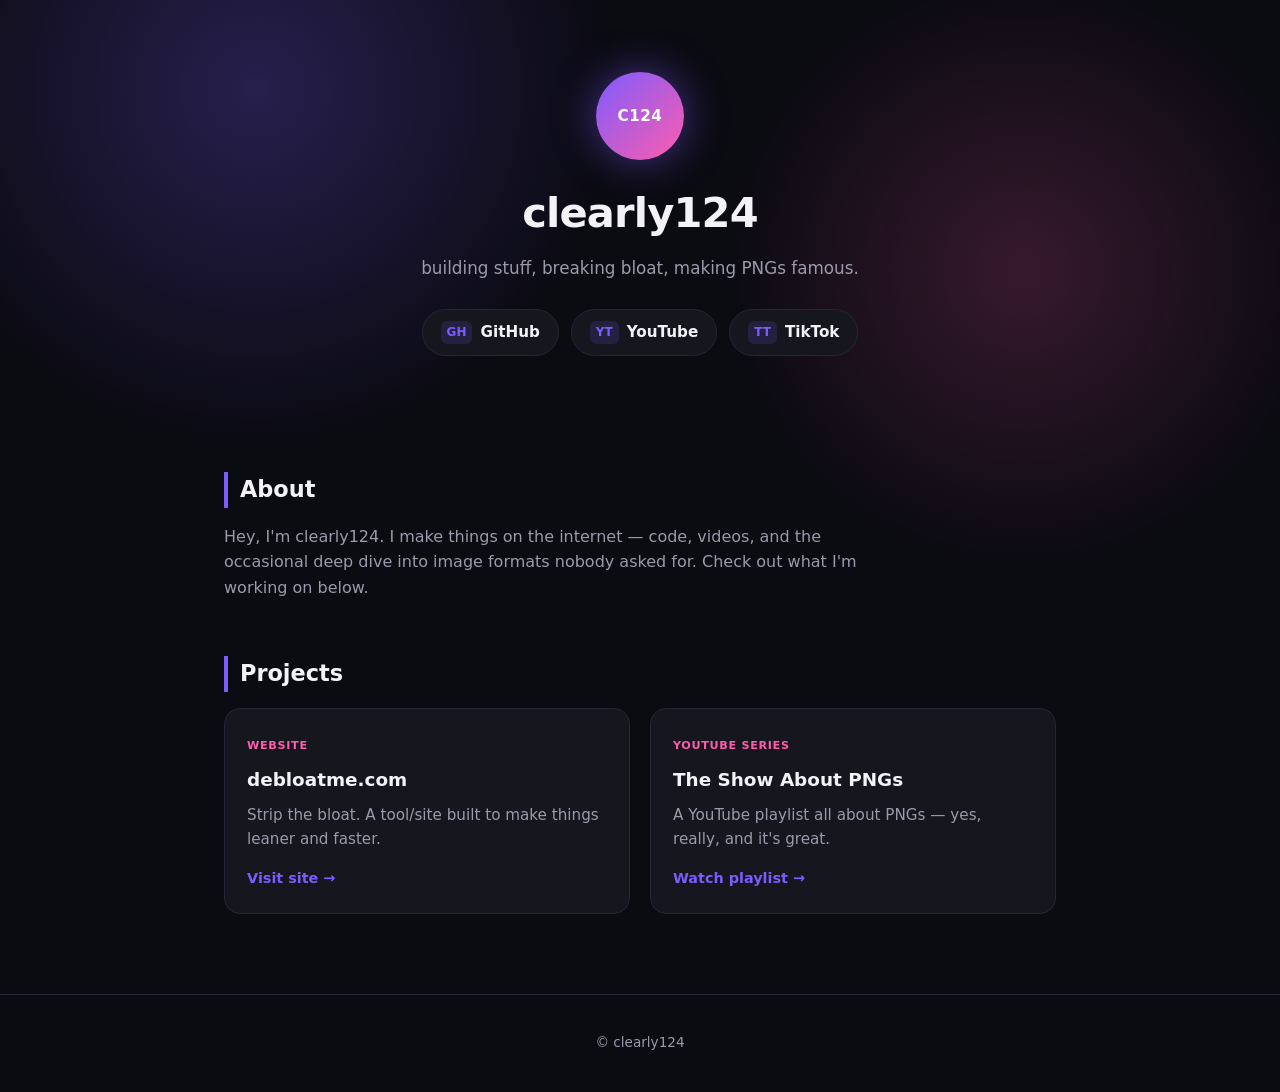
==== index.html @ 1690bc2b "Add personal site with about, socials, and projects sections Includes GitHub/YouTube/TikTok links an" ====
<!DOCTYPE html>
<html lang="en">
<head>
  <meta charset="UTF-8" />
  <meta name="viewport" content="width=device-width, initial-scale=1.0" />
  <title>clearly124</title>
  <meta name="description" content="Personal site for clearly124 — projects, videos, and links." />
  <link rel="stylesheet" href="style.css" />
</head>
<body>
  <div class="bg-glow"></div>

  <header class="hero">
    <div class="avatar">C124</div>
    <h1>clearly124</h1>
    <p class="tagline">building stuff, breaking bloat, making PNGs famous.</p>

    <div class="socials">
      <a href="https://github.com/clrealy" target="_blank" rel="noopener noreferrer" class="social-btn">
        <span class="icon">GH</span> GitHub
      </a>
      <a href="https://youtube.com/@clearlyonetwofore" target="_blank" rel="noopener noreferrer" class="social-btn">
        <span class="icon">YT</span> YouTube
      </a>
      <a href="https://www.tiktok.com/@clearly124" target="_blank" rel="noopener noreferrer" class="social-btn">
        <span class="icon">TT</span> TikTok
      </a>
    </div>
  </header>

  <main>
    <section class="about">
      <h2>About</h2>
      <p>
        Hey, I'm clearly124. I make things on the internet — code, videos, and
        the occasional deep dive into image formats nobody asked for. Check
        out what I'm working on below.
      </p>
    </section>

    <section class="projects">
      <h2>Projects</h2>
      <div class="project-grid">

        <a class="project-card" href="https://debloatme.com" target="_blank" rel="noopener noreferrer">
          <div class="project-tag">Website</div>
          <h3>debloatme.com</h3>
          <p>Strip the bloat. A tool/site built to make things leaner and faster.</p>
          <span class="project-link">Visit site →</span>
        </a>

        <a class="project-card" href="https://youtube.com/playlist?list=PLHiqj4oVoZuK52LWVIIPzVK0yTLEDpRQ4&si=SPDh-VhxOBo0cJxg" target="_blank" rel="noopener noreferrer">
          <div class="project-tag">YouTube Series</div>
          <h3>The Show About PNGs</h3>
          <p>A YouTube playlist all about PNGs — yes, really, and it's great.</p>
          <span class="project-link">Watch playlist →</span>
        </a>

      </div>
    </section>
  </main>

  <footer>
    <p>&copy; <span id="year"></span> clearly124</p>
  </footer>

  <script src="script.js"></script>
</body>
</html>
---- style.css ----
:root {
  --bg: #0b0b12;
  --bg-2: #12121c;
  --card: #16161f;
  --text: #f2f2f7;
  --muted: #9a9aab;
  --accent: #7c5cff;
  --accent-2: #ff5cad;
  --border: #26263a;
}

* {
  box-sizing: border-box;
}

html, body {
  margin: 0;
  padding: 0;
}

body {
  background: var(--bg);
  color: var(--text);
  font-family: "Segoe UI", system-ui, -apple-system, Roboto, Helvetica, Arial, sans-serif;
  line-height: 1.6;
  min-height: 100vh;
  position: relative;
  overflow-x: hidden;
}

.bg-glow {
  position: fixed;
  inset: 0;
  z-index: -1;
  background:
    radial-gradient(600px circle at 20% 10%, rgba(124, 92, 255, 0.25), transparent 60%),
    radial-gradient(500px circle at 80% 30%, rgba(255, 92, 173, 0.18), transparent 60%);
}

header.hero {
  text-align: center;
  padding: 72px 20px 40px;
}

.avatar {
  width: 88px;
  height: 88px;
  margin: 0 auto 20px;
  border-radius: 50%;
  display: flex;
  align-items: center;
  justify-content: center;
  font-weight: 700;
  font-size: 0.95rem;
  letter-spacing: 0.5px;
  background: linear-gradient(135deg, var(--accent), var(--accent-2));
  color: white;
  box-shadow: 0 0 40px rgba(124, 92, 255, 0.5);
}

header.hero h1 {
  font-size: 2.6rem;
  margin: 0 0 8px;
  letter-spacing: -0.02em;
}

.tagline {
  color: var(--muted);
  font-size: 1.05rem;
  margin: 0 0 28px;
}

.socials {
  display: flex;
  justify-content: center;
  gap: 12px;
  flex-wrap: wrap;
}

.social-btn {
  display: inline-flex;
  align-items: center;
  gap: 8px;
  padding: 10px 18px;
  border-radius: 999px;
  background: var(--card);
  border: 1px solid var(--border);
  color: var(--text);
  text-decoration: none;
  font-weight: 600;
  font-size: 0.95rem;
  transition: transform 0.15s ease, border-color 0.15s ease, background 0.15s ease;
}

.social-btn:hover {
  transform: translateY(-2px);
  border-color: var(--accent);
  background: var(--bg-2);
}

.social-btn .icon {
  font-size: 0.75rem;
  font-weight: 800;
  color: var(--accent);
  background: rgba(124, 92, 255, 0.15);
  padding: 2px 6px;
  border-radius: 6px;
}

main {
  max-width: 880px;
  margin: 0 auto;
  padding: 20px 24px 80px;
}

section {
  margin-top: 56px;
}

section h2 {
  font-size: 1.4rem;
  margin-bottom: 16px;
  border-left: 4px solid var(--accent);
  padding-left: 12px;
}

.about p {
  color: var(--muted);
  max-width: 640px;
}

.project-grid {
  display: grid;
  grid-template-columns: repeat(auto-fit, minmax(260px, 1fr));
  gap: 20px;
}

.project-card {
  display: block;
  background: var(--card);
  border: 1px solid var(--border);
  border-radius: 16px;
  padding: 22px;
  text-decoration: none;
  color: var(--text);
  transition: transform 0.15s ease, border-color 0.15s ease, box-shadow 0.15s ease;
}

.project-card:hover {
  transform: translateY(-4px);
  border-color: var(--accent);
  box-shadow: 0 12px 32px rgba(124, 92, 255, 0.15);
}

.project-tag {
  display: inline-block;
  font-size: 0.7rem;
  font-weight: 700;
  letter-spacing: 0.06em;
  text-transform: uppercase;
  color: var(--accent-2);
  margin-bottom: 10px;
}

.project-card h3 {
  margin: 0 0 8px;
  font-size: 1.15rem;
}

.project-card p {
  margin: 0 0 14px;
  color: var(--muted);
  font-size: 0.95rem;
}

.project-link {
  font-weight: 600;
  font-size: 0.9rem;
  color: var(--accent);
}

footer {
  text-align: center;
  padding: 24px;
  color: var(--muted);
  font-size: 0.85rem;
  border-top: 1px solid var(--border);
}

@media (max-width: 480px) {
  header.hero h1 {
    font-size: 2.1rem;
  }
}
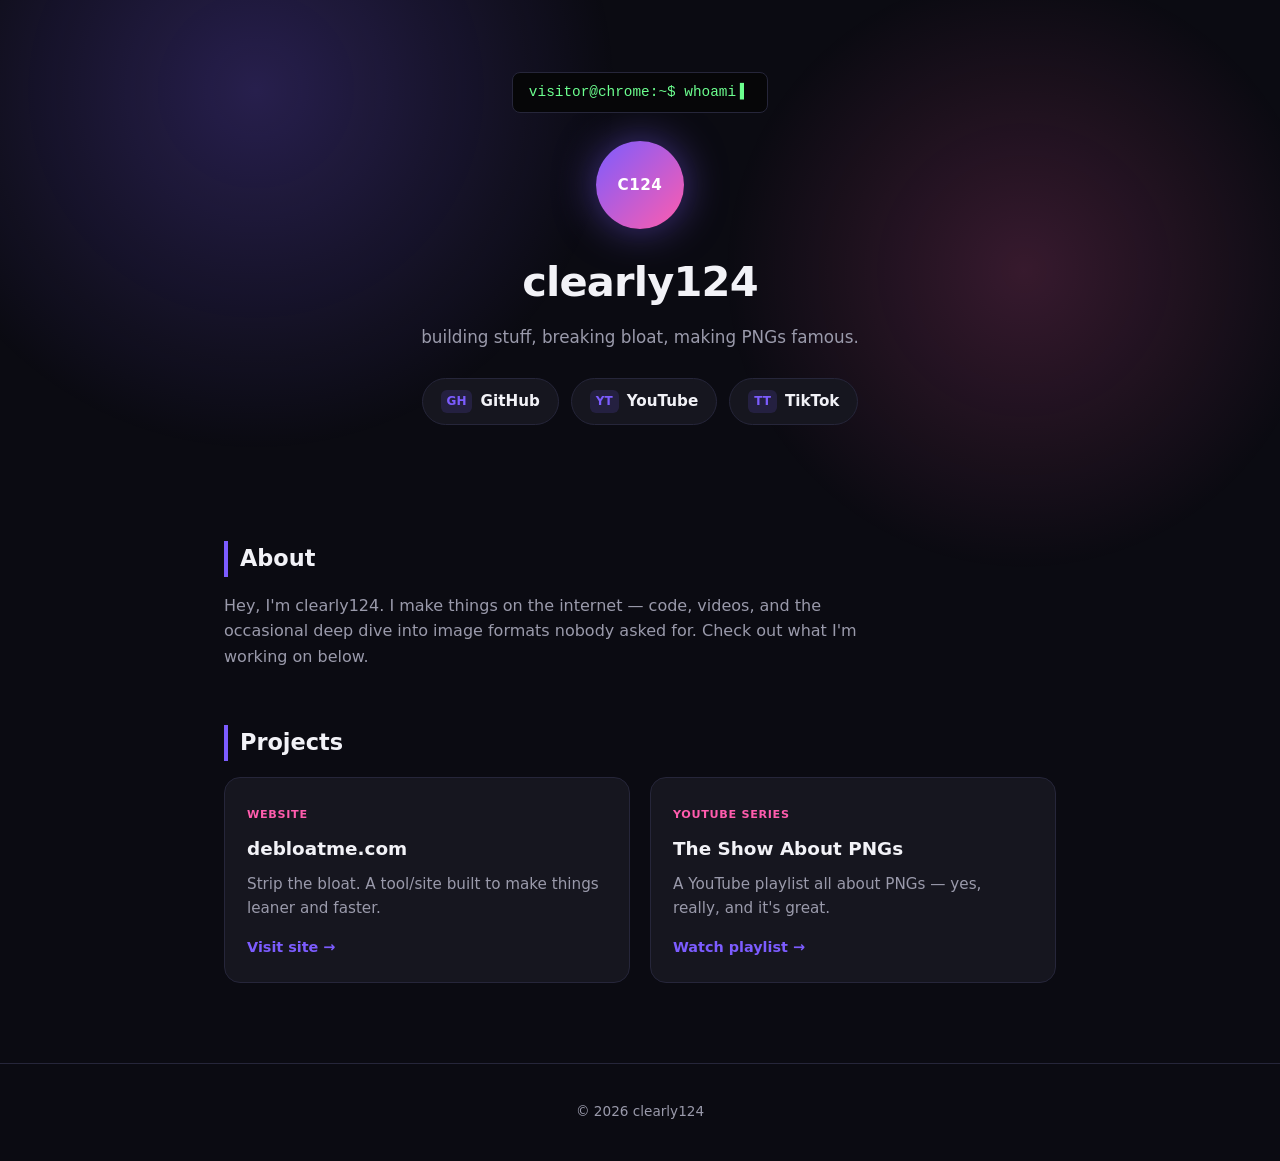
==== commit 64962852: "Add terminal-style whoami line above header Detects the visitor's browser and types out visitor@<bro" ====
--- a/index.html
+++ b/index.html
@@ -11,6 +11,9 @@
   <div class="bg-glow"></div>
 
   <header class="hero">
+    <div class="terminal-line">
+      <span id="whoami-line"></span><span class="cursor">▍</span>
+    </div>
     <div class="avatar">C124</div>
     <h1>clearly124</h1>
     <p class="tagline">building stuff, breaking bloat, making PNGs famous.</p>
--- a/style.css
+++ b/style.css
@@ -40,6 +40,30 @@
 header.hero {
   text-align: center;
   padding: 72px 20px 40px;
+}
+
+.terminal-line {
+  display: inline-flex;
+  align-items: center;
+  gap: 4px;
+  margin: 0 auto 28px;
+  padding: 8px 16px;
+  border-radius: 8px;
+  background: #060608;
+  border: 1px solid var(--border);
+  color: #6cff8f;
+  font-family: "Fira Code", "Consolas", monospace;
+  font-size: 0.9rem;
+  min-height: 1.4em;
+}
+
+.terminal-line .cursor {
+  color: #6cff8f;
+  animation: blink 1s step-end infinite;
+}
+
+@keyframes blink {
+  50% { opacity: 0; }
 }
 
 .avatar {
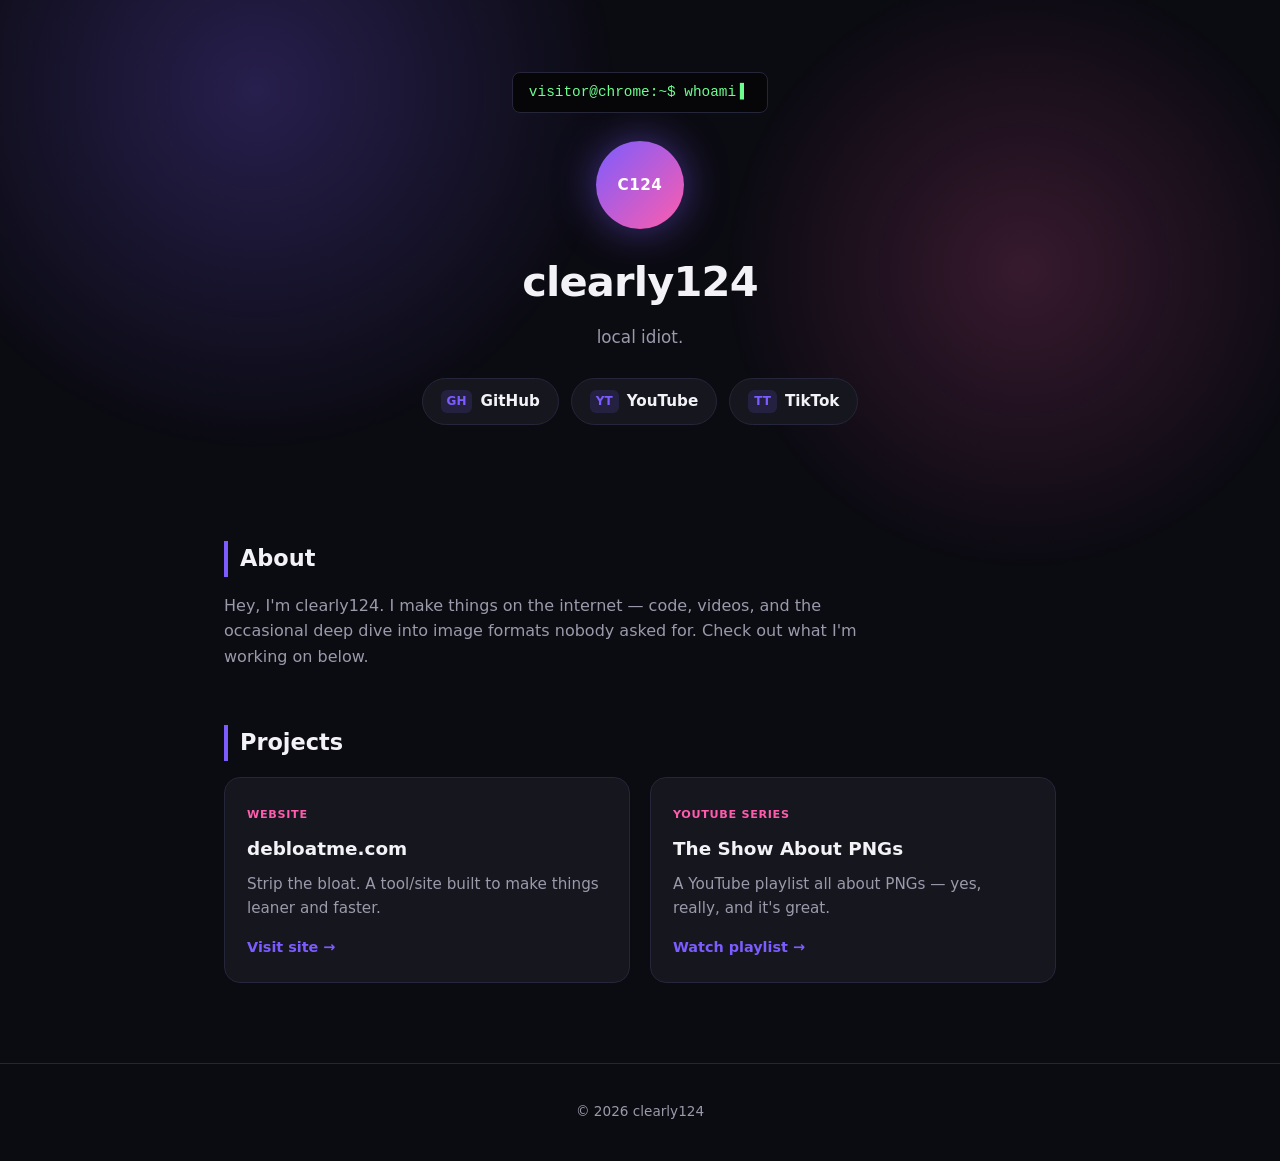
==== commit d44f6f75: "Remove GitHub Pages CNAME and update tagline Moving off GitHub Pages, so drop the CNAME file. Also s" ====
--- a/index.html
+++ b/index.html
@@ -16,7 +16,7 @@
     </div>
     <div class="avatar">C124</div>
     <h1>clearly124</h1>
-    <p class="tagline">building stuff, breaking bloat, making PNGs famous.</p>
+    <p class="tagline">local idiot.</p>
 
     <div class="socials">
       <a href="https://github.com/clrealy" target="_blank" rel="noopener noreferrer" class="social-btn">
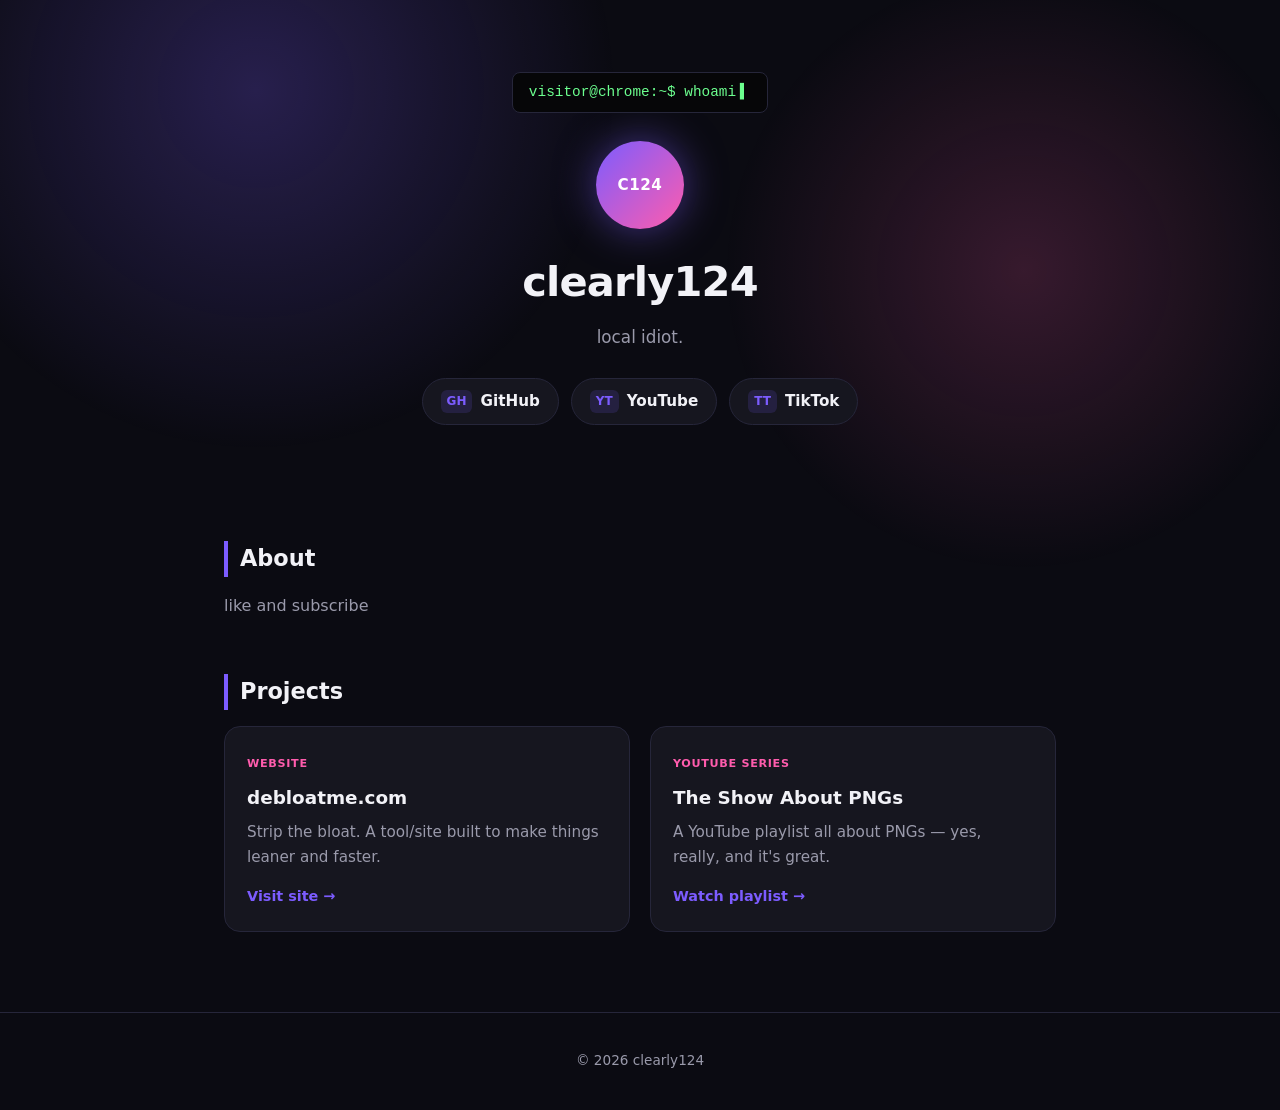
==== commit 9d6b7177: "Update about section to "like and subscribe" Co-Authored-By: Claude Sonnet 5 <noreply@anthropic.com>" ====
--- a/index.html
+++ b/index.html
@@ -34,11 +34,7 @@
   <main>
     <section class="about">
       <h2>About</h2>
-      <p>
-        Hey, I'm clearly124. I make things on the internet — code, videos, and
-        the occasional deep dive into image formats nobody asked for. Check
-        out what I'm working on below.
-      </p>
+      <p>like and subscribe</p>
     </section>
 
     <section class="projects">
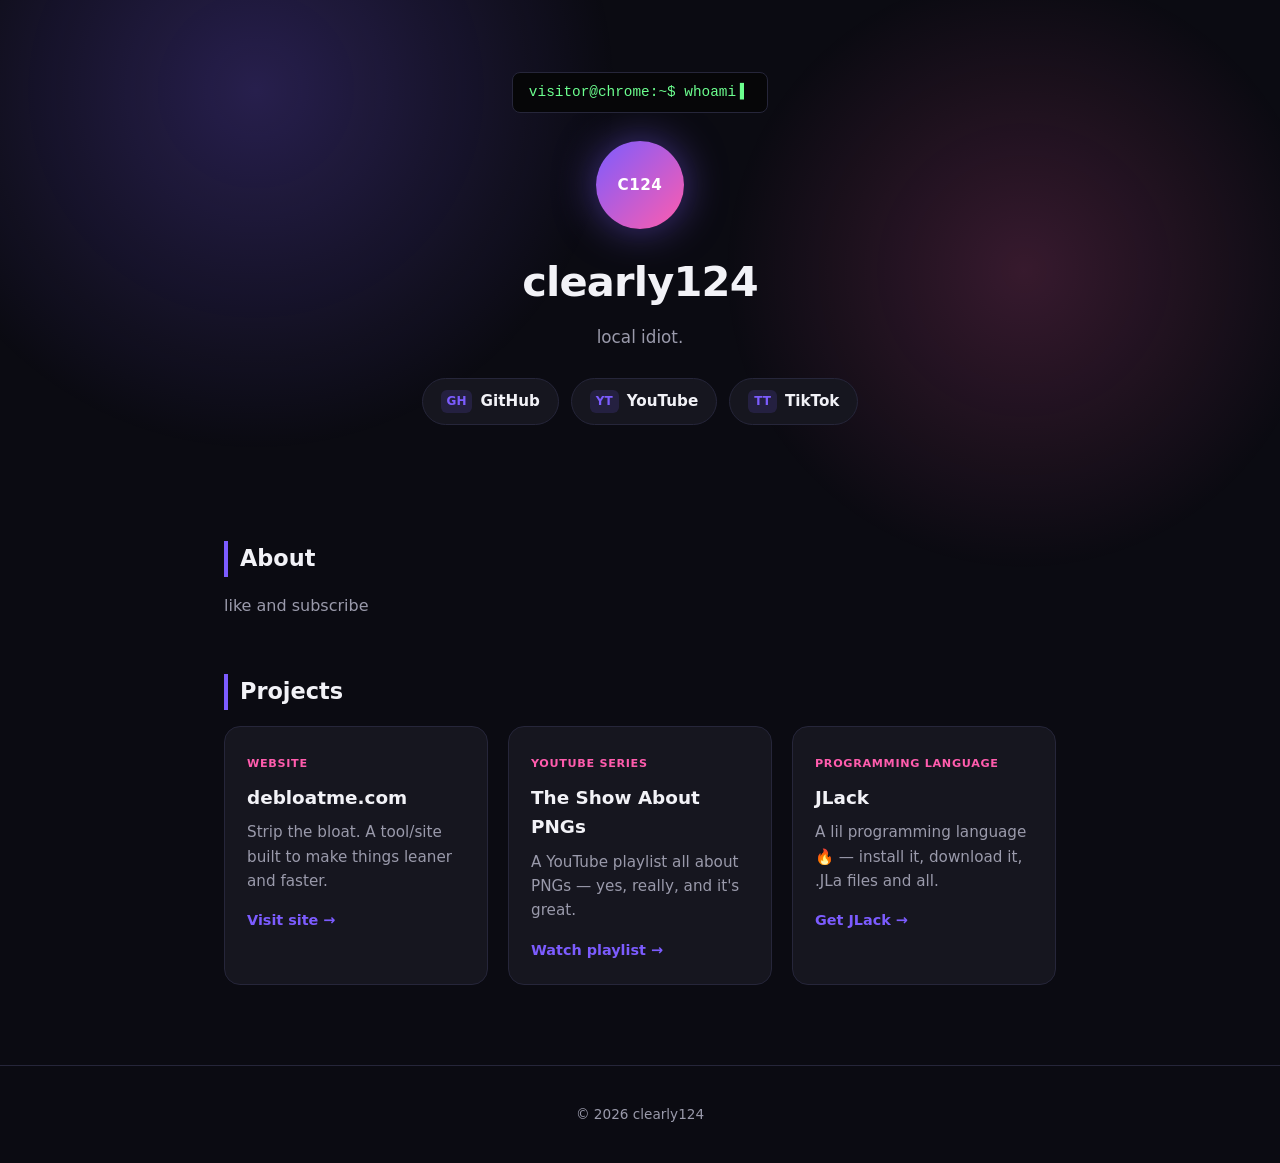
==== commit 35583356: "Add JLack download page and installer files Serve install.sh, the Linux tar.gz builds, and the Windo" ====
--- a/index.html
+++ b/index.html
@@ -55,6 +55,13 @@
           <span class="project-link">Watch playlist →</span>
         </a>
 
+        <a class="project-card" href="/jlack/">
+          <div class="project-tag">Programming Language</div>
+          <h3>JLack</h3>
+          <p>A lil programming language 🔥 — install it, download it, .JLa files and all.</p>
+          <span class="project-link">Get JLack →</span>
+        </a>
+
       </div>
     </section>
   </main>
--- a/style.css
+++ b/style.css
@@ -211,8 +211,147 @@
   border-top: 1px solid var(--border);
 }
 
+.back-link {
+  display: inline-flex;
+  align-items: center;
+  gap: 6px;
+  color: var(--muted);
+  text-decoration: none;
+  font-size: 0.9rem;
+  font-weight: 600;
+}
+
+.back-link:hover {
+  color: var(--text);
+}
+
+.install-box {
+  display: flex;
+  align-items: center;
+  justify-content: space-between;
+  gap: 12px;
+  margin: 0 auto 28px;
+  padding: 14px 16px;
+  border-radius: 10px;
+  background: #060608;
+  border: 1px solid var(--border);
+  max-width: 640px;
+}
+
+.install-box code {
+  color: #6cff8f;
+  font-family: "Fira Code", "Consolas", monospace;
+  font-size: 0.85rem;
+  overflow-x: auto;
+  white-space: nowrap;
+}
+
+.copy-btn {
+  flex-shrink: 0;
+  padding: 7px 14px;
+  border-radius: 999px;
+  border: 1px solid var(--border);
+  background: var(--card);
+  color: var(--text);
+  font-size: 0.8rem;
+  font-weight: 700;
+  cursor: pointer;
+  transition: border-color 0.15s ease, background 0.15s ease;
+}
+
+.copy-btn:hover {
+  border-color: var(--accent);
+  background: var(--bg-2);
+}
+
+.dl-buttons {
+  display: flex;
+  justify-content: center;
+  gap: 12px;
+  flex-wrap: wrap;
+  margin-bottom: 8px;
+}
+
+.dl-btn {
+  display: inline-flex;
+  align-items: center;
+  gap: 8px;
+  padding: 10px 20px;
+  border-radius: 999px;
+  background: linear-gradient(135deg, var(--accent), var(--accent-2));
+  color: white;
+  text-decoration: none;
+  font-weight: 700;
+  font-size: 0.9rem;
+  transition: transform 0.15s ease, box-shadow 0.15s ease;
+}
+
+.dl-btn:hover {
+  transform: translateY(-2px);
+  box-shadow: 0 8px 24px rgba(124, 92, 255, 0.35);
+}
+
+.cheatsheet {
+  display: grid;
+  grid-template-columns: repeat(auto-fit, minmax(220px, 1fr));
+  gap: 10px;
+}
+
+.cheatsheet .kw {
+  display: flex;
+  gap: 10px;
+  align-items: baseline;
+  background: var(--card);
+  border: 1px solid var(--border);
+  border-radius: 10px;
+  padding: 10px 14px;
+}
+
+.cheatsheet code {
+  color: var(--accent-2);
+  font-family: "Fira Code", "Consolas", monospace;
+  font-weight: 700;
+  font-size: 0.9rem;
+}
+
+.cheatsheet span {
+  color: var(--muted);
+  font-size: 0.88rem;
+}
+
+.code-block {
+  background: #060608;
+  border: 1px solid var(--border);
+  border-radius: 12px;
+  padding: 18px 20px;
+  overflow-x: auto;
+  font-family: "Fira Code", "Consolas", monospace;
+  font-size: 0.88rem;
+  line-height: 1.7;
+  color: #e4e4f2;
+}
+
+.code-block .kw {
+  color: var(--accent-2);
+  font-weight: 700;
+}
+
+.code-block .str {
+  color: #6cff8f;
+}
+
 @media (max-width: 480px) {
   header.hero h1 {
     font-size: 2.1rem;
   }
-}
+
+  .install-box {
+    flex-direction: column;
+    align-items: stretch;
+  }
+
+  .install-box code {
+    white-space: normal;
+    word-break: break-all;
+  }
+}
